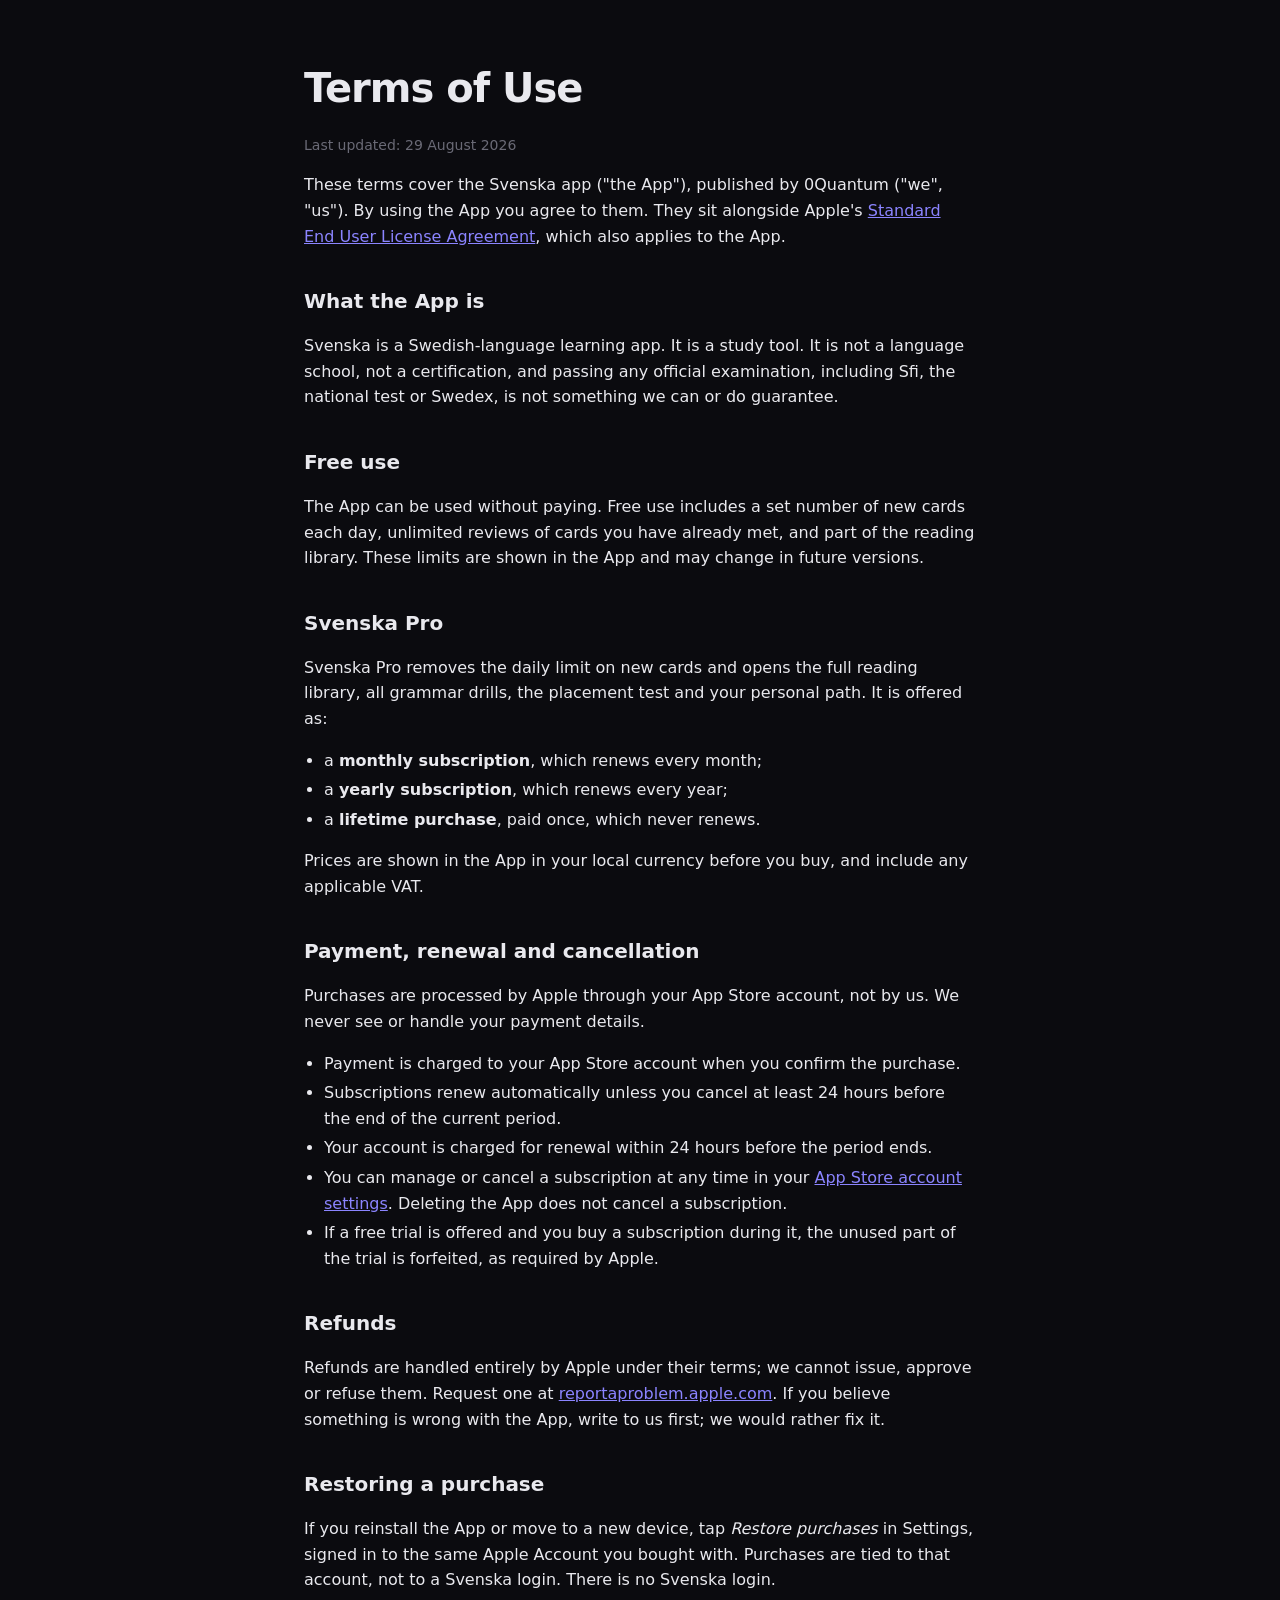
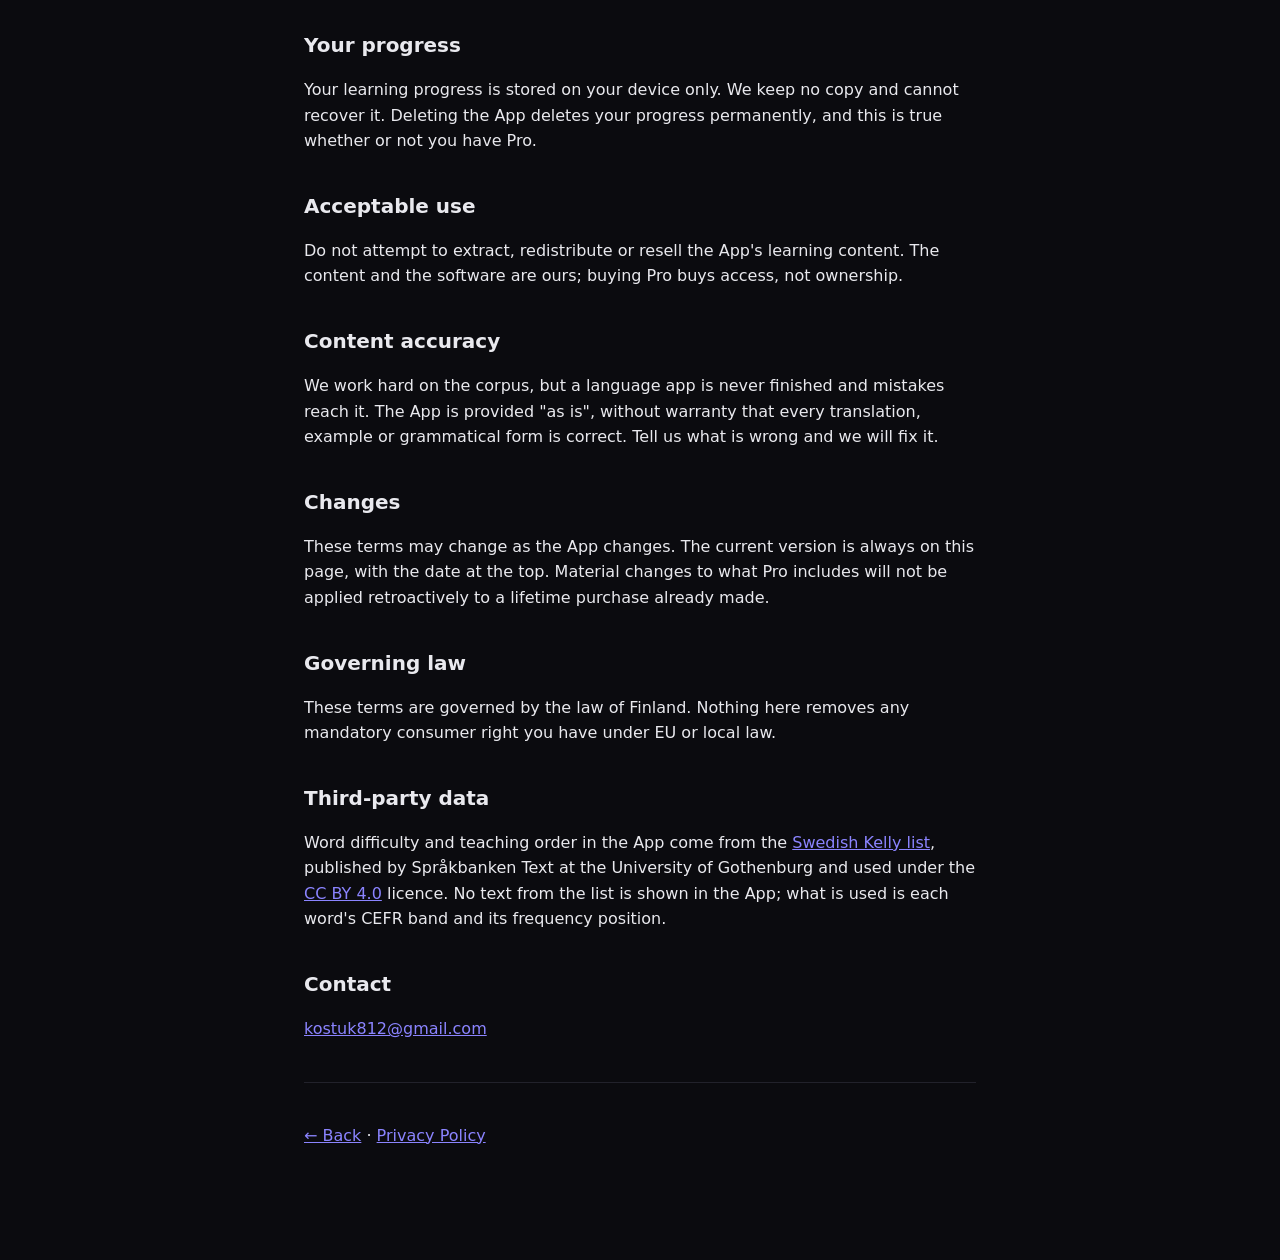
==== terms.html @ e00e065b "The three pages the App Store listing has to link to Privacy policy, terms of use and support for th" ====
<!doctype html>
<meta charset="utf-8">
<meta name="viewport" content="width=device-width,initial-scale=1">
<title>Terms of Use — Svenska</title>
<link rel="stylesheet" href="style.css">

<main>
  <h1>Terms of Use</h1>
  <p class="date">Last updated: 29 August 2026</p>

  <p>These terms cover the Svenska app ("the App"), published by 0Quantum ("we", "us").
  By using the App you agree to them. They sit alongside Apple's
  <a href="https://www.apple.com/legal/internet-services/itunes/dev/stdeula/">Standard
  End User License Agreement</a>, which also applies to the App.</p>

  <h2>What the App is</h2>
  <p>Svenska is a Swedish-language learning app. It is a study tool. It is not a
  language school, not a certification, and passing any official examination,
  including Sfi, the national test or Swedex, is not something we can or do
  guarantee.</p>

  <h2>Free use</h2>
  <p>The App can be used without paying. Free use includes a set number of new
  cards each day, unlimited reviews of cards you have already met, and part of the
  reading library. These limits are shown in the App and may change in future
  versions.</p>

  <h2>Svenska Pro</h2>
  <p>Svenska Pro removes the daily limit on new cards and opens the full reading
  library, all grammar drills, the placement test and your personal path. It is
  offered as:</p>
  <ul>
    <li>a <strong>monthly subscription</strong>, which renews every month;</li>
    <li>a <strong>yearly subscription</strong>, which renews every year;</li>
    <li>a <strong>lifetime purchase</strong>, paid once, which never renews.</li>
  </ul>

  <p>Prices are shown in the App in your local currency before you buy, and
  include any applicable VAT.</p>

  <h2>Payment, renewal and cancellation</h2>
  <p>Purchases are processed by Apple through your App Store account, not by us.
  We never see or handle your payment details.</p>
  <ul>
    <li>Payment is charged to your App Store account when you confirm the purchase.</li>
    <li>Subscriptions renew automatically unless you cancel at least 24 hours before
      the end of the current period.</li>
    <li>Your account is charged for renewal within 24 hours before the period ends.</li>
    <li>You can manage or cancel a subscription at any time in your
      <a href="https://apps.apple.com/account/subscriptions">App Store account
      settings</a>. Deleting the App does not cancel a subscription.</li>
    <li>If a free trial is offered and you buy a subscription during it, the unused
      part of the trial is forfeited, as required by Apple.</li>
  </ul>

  <h2>Refunds</h2>
  <p>Refunds are handled entirely by Apple under their terms; we cannot issue,
  approve or refuse them. Request one at
  <a href="https://reportaproblem.apple.com">reportaproblem.apple.com</a>. If you
  believe something is wrong with the App, write to us first; we would rather fix it.</p>

  <h2>Restoring a purchase</h2>
  <p>If you reinstall the App or move to a new device, tap <em>Restore purchases</em>
  in Settings, signed in to the same Apple Account you bought with. Purchases are
  tied to that account, not to a Svenska login. There is no Svenska login.</p>

  <h2>Your progress</h2>
  <p>Your learning progress is stored on your device only. We keep no copy and
  cannot recover it. Deleting the App deletes your progress permanently, and this is
  true whether or not you have Pro.</p>

  <h2>Acceptable use</h2>
  <p>Do not attempt to extract, redistribute or resell the App's learning content.
  The content and the software are ours; buying Pro buys access, not ownership.</p>

  <h2>Content accuracy</h2>
  <p>We work hard on the corpus, but a language app is never finished and mistakes
  reach it. The App is provided "as is", without warranty that every translation,
  example or grammatical form is correct. Tell us what is wrong and we will fix it.</p>

  <h2>Changes</h2>
  <p>These terms may change as the App changes. The current version is always on
  this page, with the date at the top. Material changes to what Pro includes will not
  be applied retroactively to a lifetime purchase already made.</p>

  <h2>Governing law</h2>
  <p>These terms are governed by the law of Finland. Nothing here removes any
  mandatory consumer right you have under EU or local law.</p>

  <h2>Third-party data</h2>
  <p>Word difficulty and teaching order in the App come from the
  <a href="https://spraakbanken.gu.se/en/resources/kelly">Swedish Kelly list</a>,
  published by Språkbanken Text at the University of Gothenburg and used under the
  <a href="https://creativecommons.org/licenses/by/4.0/">CC BY 4.0</a> licence. No
  text from the list is shown in the App; what is used is each word's CEFR band and
  its frequency position.</p>

  <h2>Contact</h2>
  <p><a href="mailto:kostuk812@gmail.com">kostuk812@gmail.com</a></p>

  <hr>
  <p><a href="index.html">← Back</a> · <a href="privacy.html">Privacy Policy</a></p>
</main>
---- style.css ----
:root{color-scheme:dark light}
*{box-sizing:border-box}
body{margin:0;background:#0b0b0f;color:#e9e9ee;
  font:16px/1.6 -apple-system,"Segoe UI",system-ui,sans-serif}
main{max-width:720px;margin:0 auto;padding:56px 24px 96px}
h1{font-size:40px;letter-spacing:-1px;margin:0 0 8px}
h2{font-size:20px;margin:36px 0 8px}
.lead{color:#9a9aa6;font-size:18px}
.date{color:#6a6a76;font-size:14px}
a{color:#8b84ff}
nav{display:flex;gap:16px;margin:24px 0}
ul{padding-left:20px}
li{margin:4px 0}
hr{border:0;border-top:1px solid #22222b;margin:40px 0}
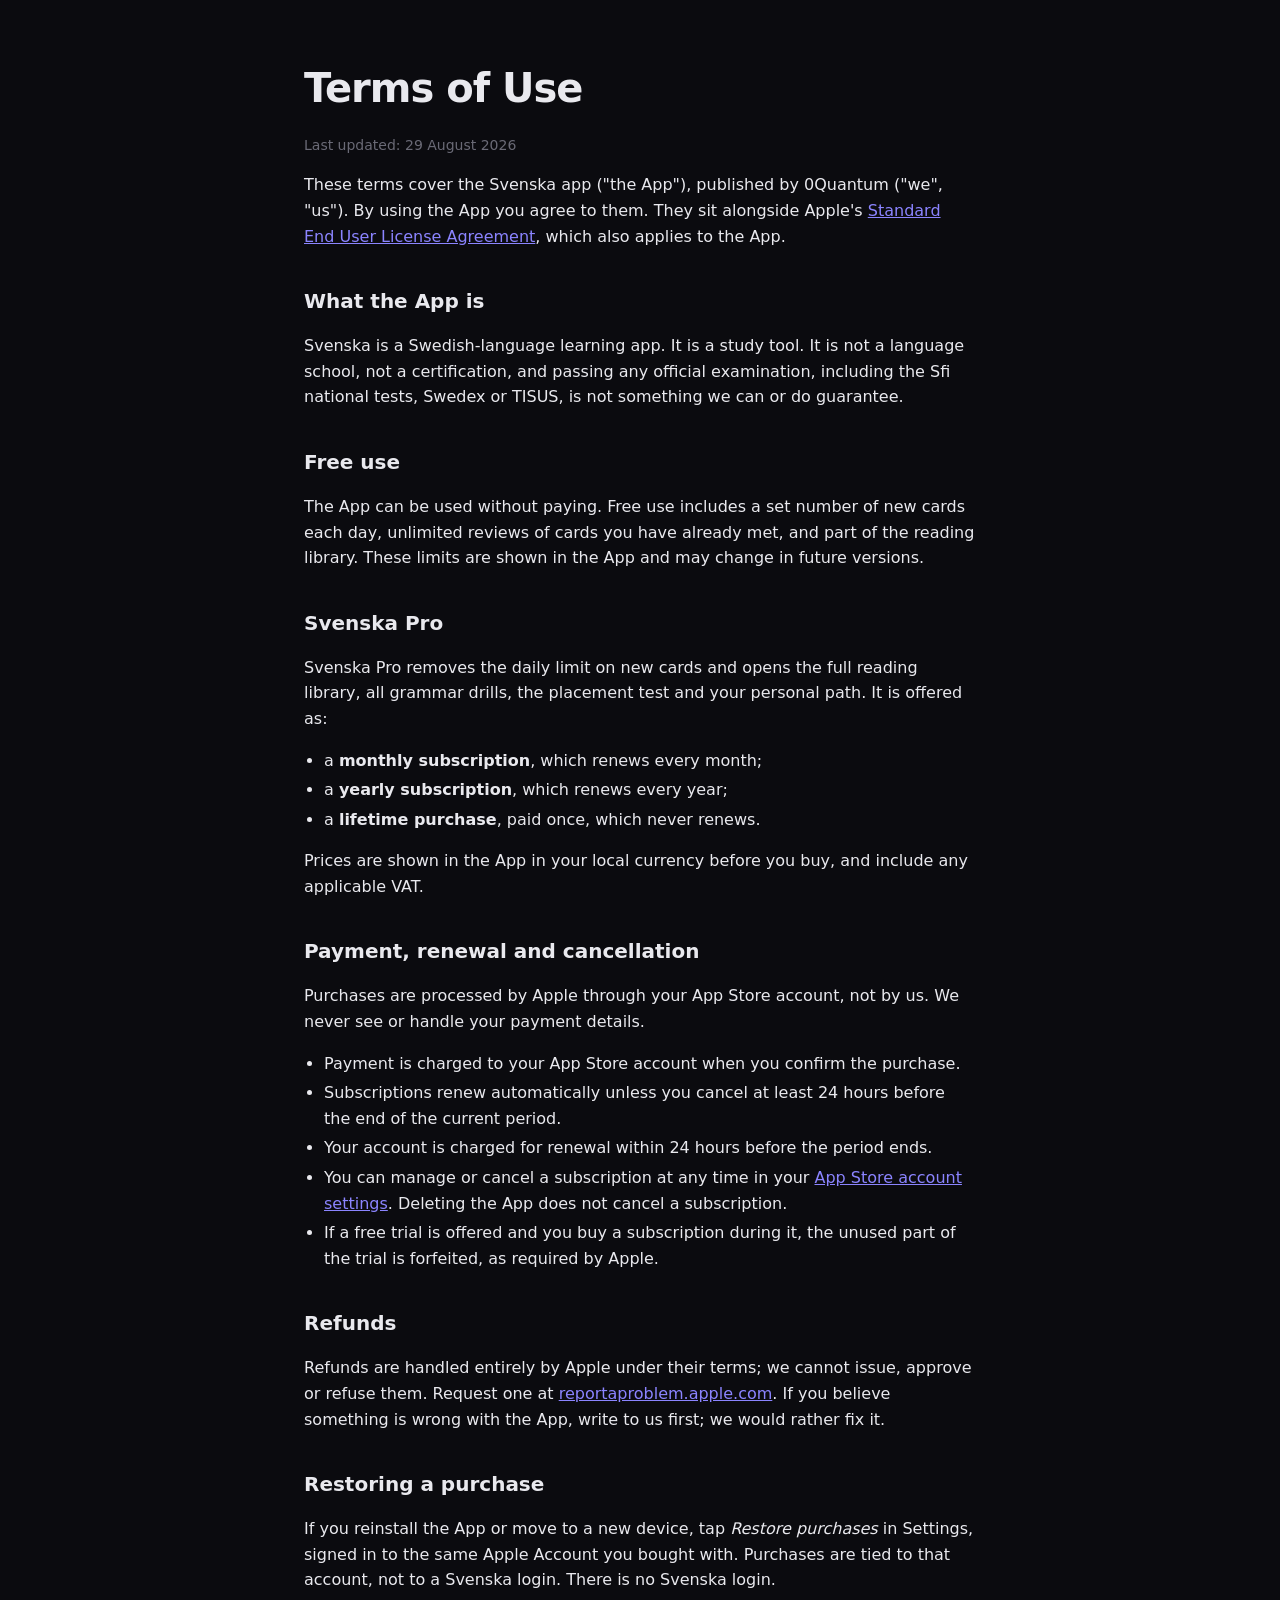
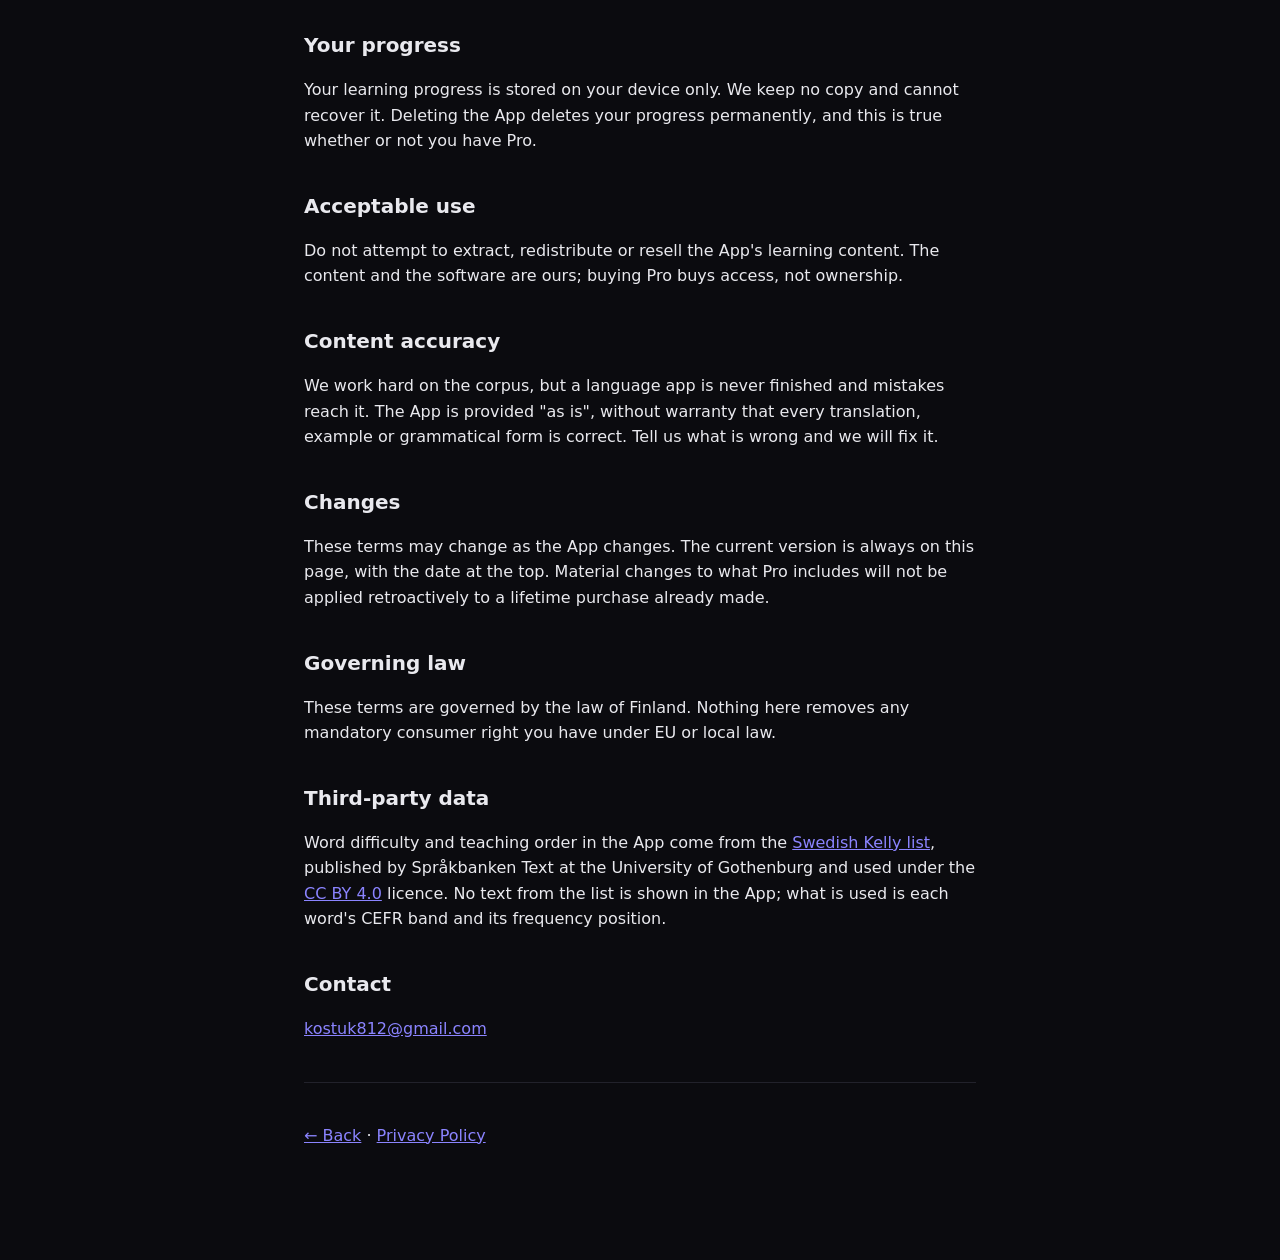
==== commit cd6b6cca: "Sfi is a course, not an examination The exams are the national tests inside it, Swedex and TISUS; th" ====
--- a/terms.html
+++ b/terms.html
@@ -16,8 +16,8 @@
   <h2>What the App is</h2>
   <p>Svenska is a Swedish-language learning app. It is a study tool. It is not a
   language school, not a certification, and passing any official examination,
-  including Sfi, the national test or Swedex, is not something we can or do
-  guarantee.</p>
+  including the Sfi national tests, Swedex or TISUS, is not something we can
+  or do guarantee.</p>
 
   <h2>Free use</h2>
   <p>The App can be used without paying. Free use includes a set number of new
